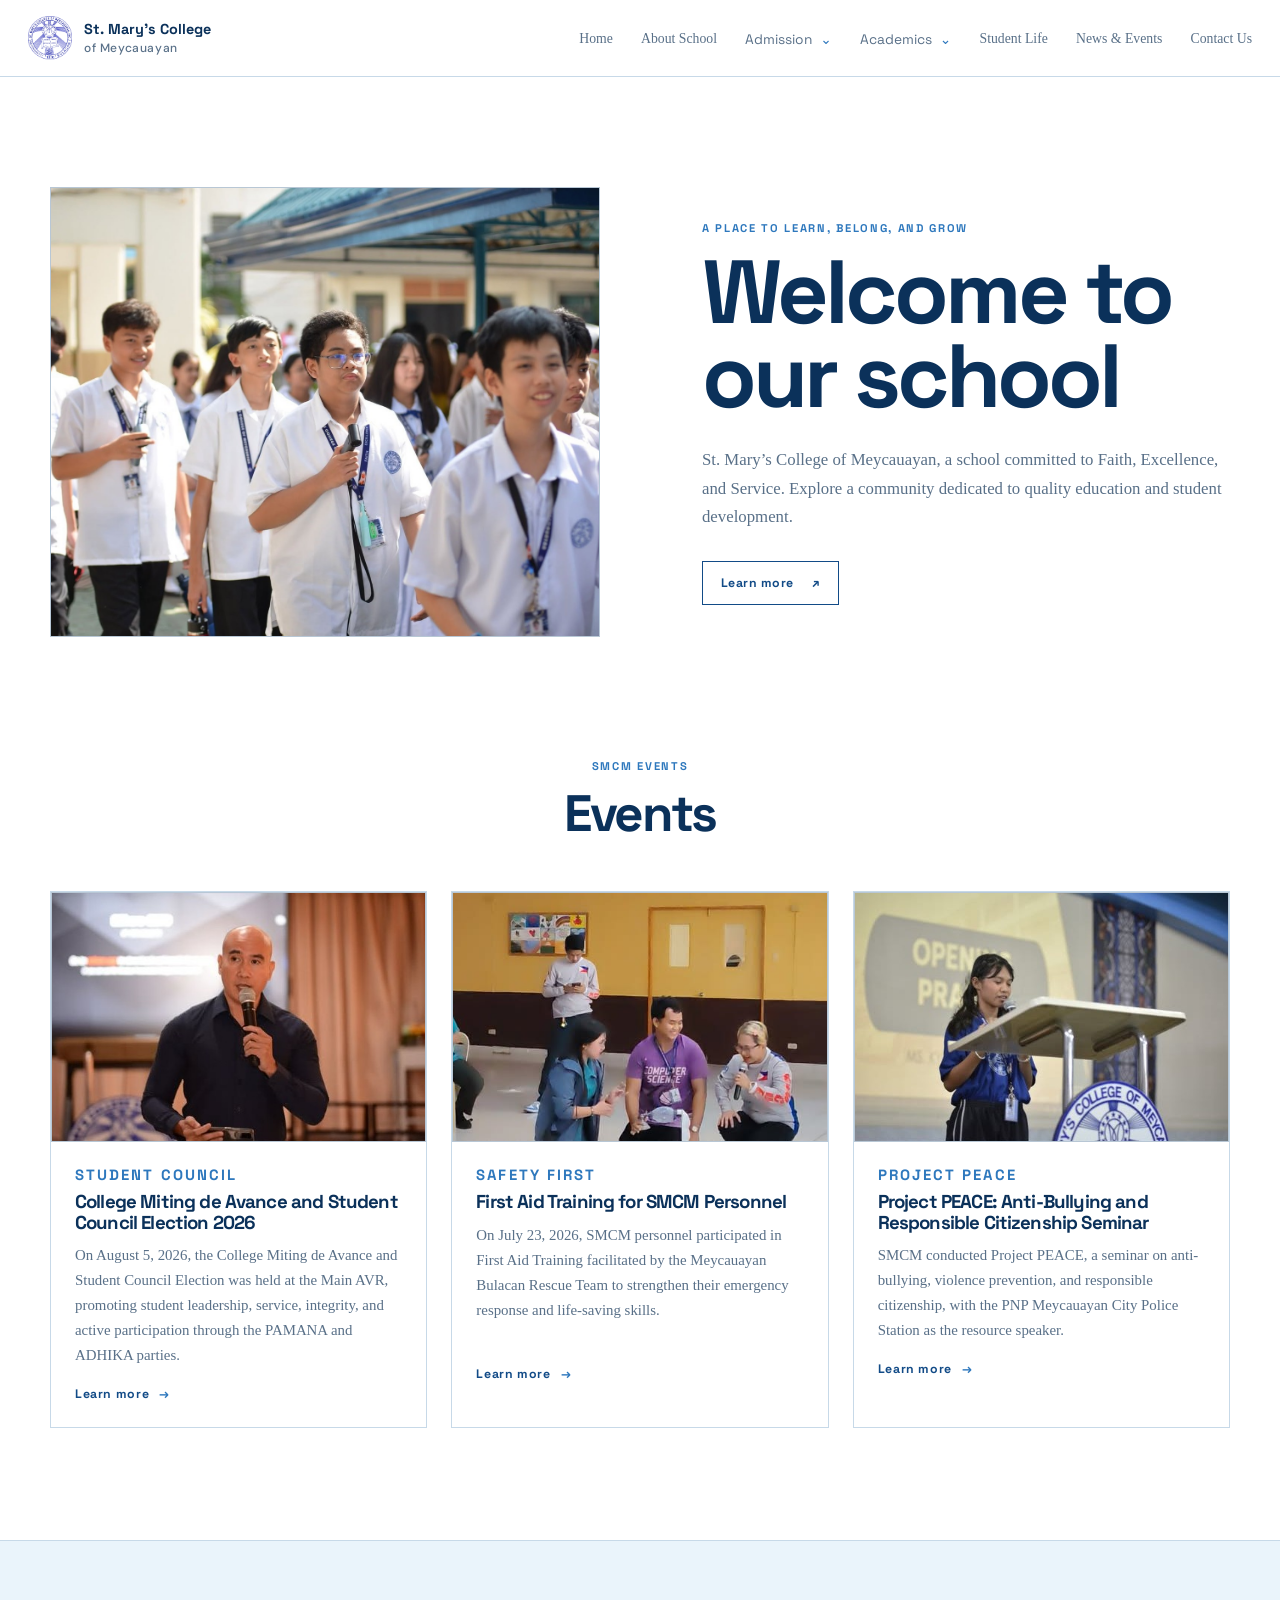
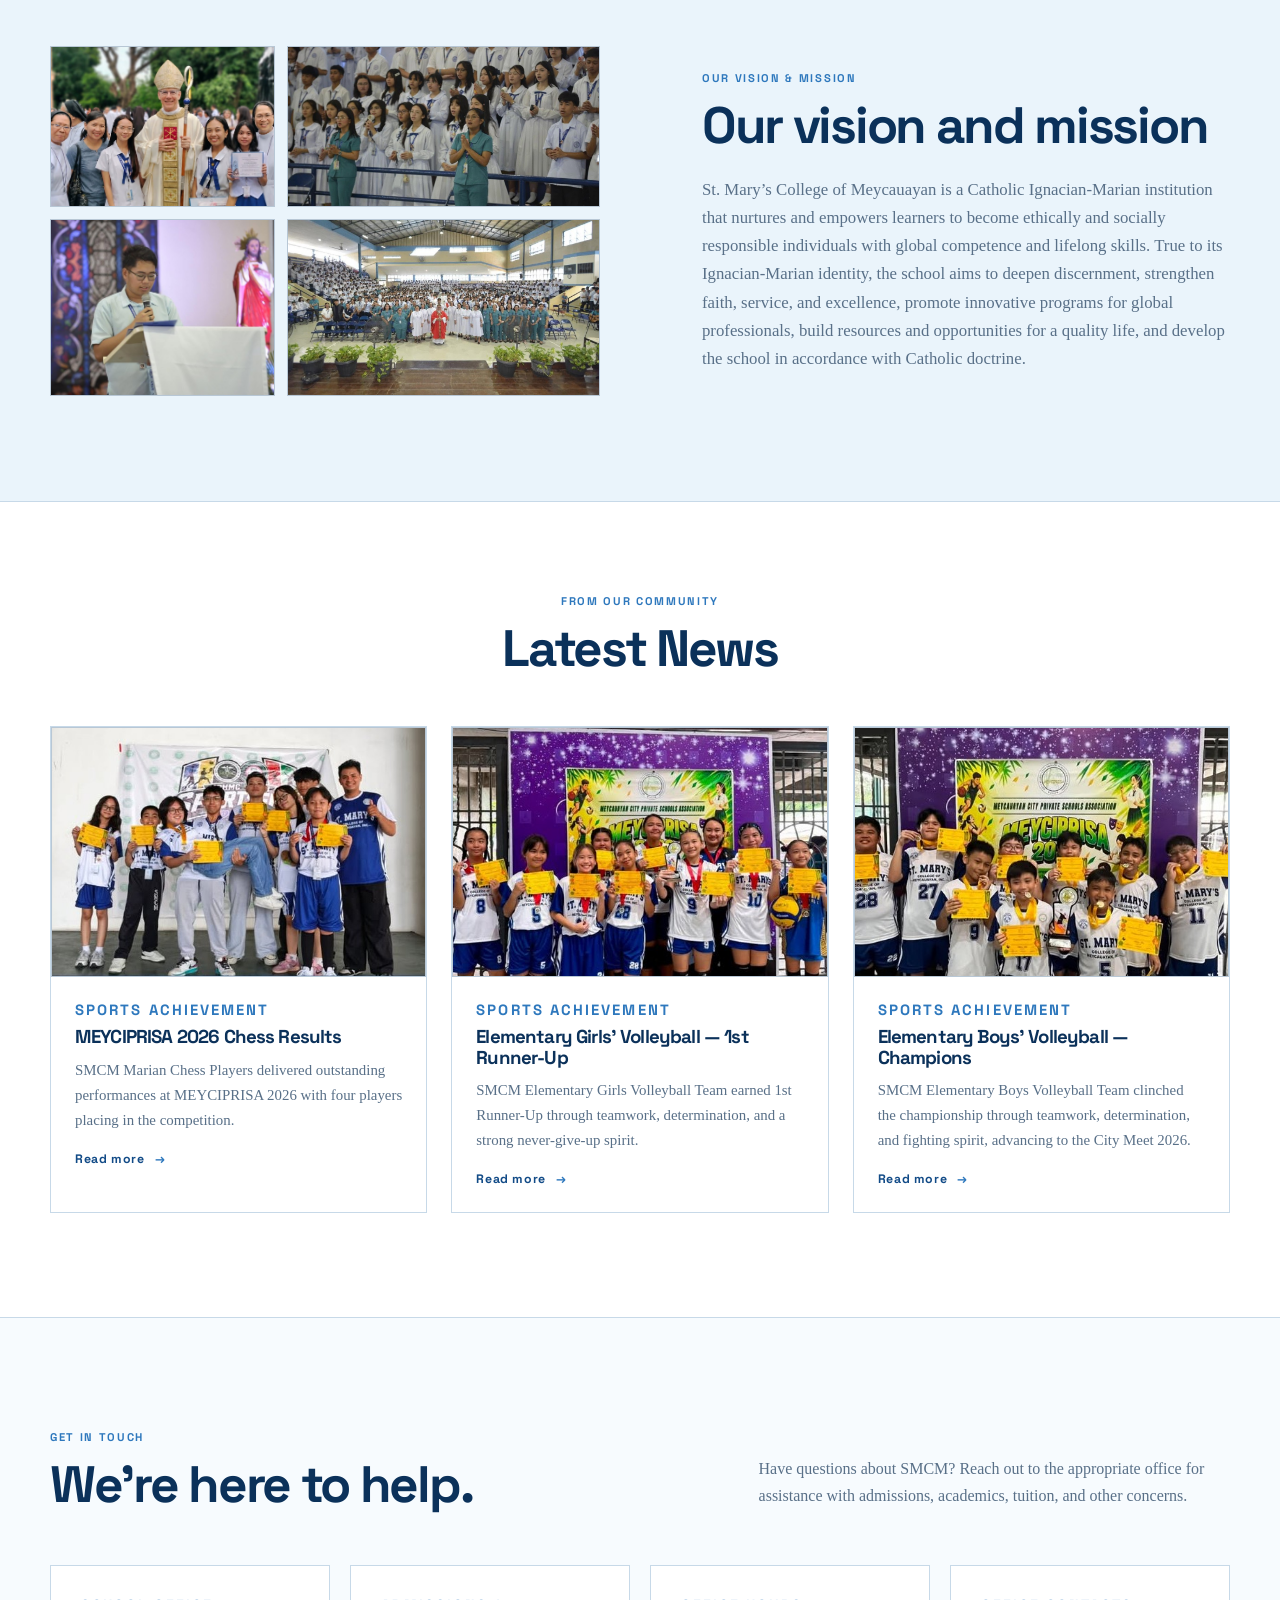
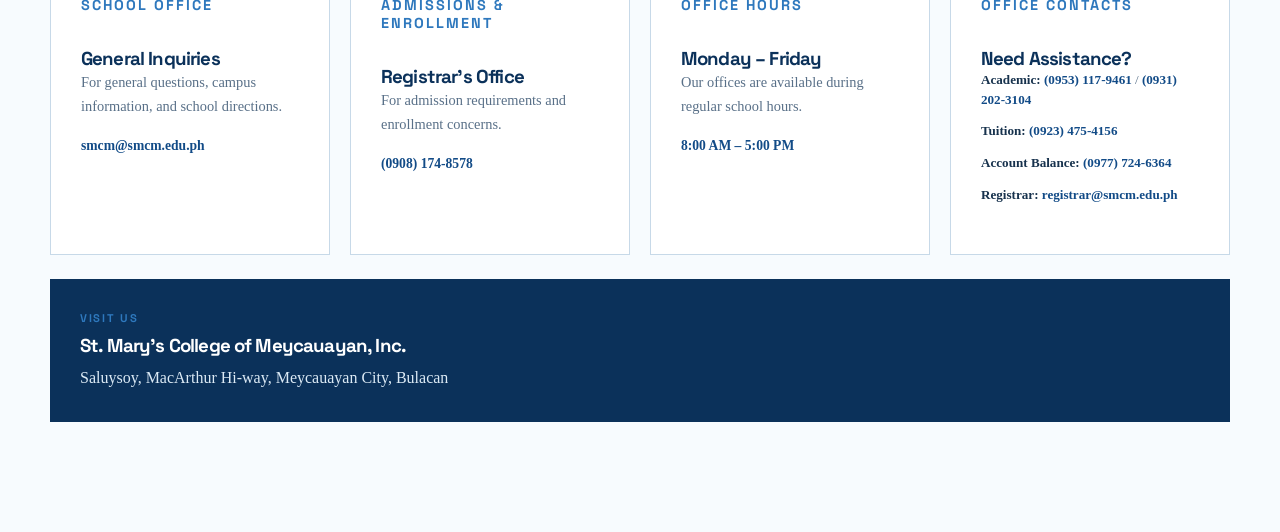
==== index.html @ 78b47937 "first commit" ====
<!doctype html>
<html lang="en">

<head>
  <meta charset="UTF-8" />
  <meta name="viewport" content="width=device-width, initial-scale=1.0" />
  <meta name="description" content="St. Mary's College of Meycauayan home page." />
  <title>Home | St. Mary's College of Meycauayan</title>
  <link rel="preconnect" href="https://fonts.googleapis.com" />
  <link rel="preconnect" href="https://fonts.gstatic.com" crossorigin />
  <link
    href="https://fonts.googleapis.com/css2?family=DM+Sans:wght@400;500;600;700&family=Space+Grotesk:wght@400;500;600;700&display=swap"
    rel="stylesheet" />
  <link rel="stylesheet" href="./home.css" />
</head>

<body>
  <!-- Blueprint Campus: standalone home page with semantic HTML and CSS-only navigation. -->
  <!-- Site header -->
  <header class="site-header" id="top">
    <div class="header-inner">
      <a class="brand" href="./index.html" aria-label="St. Mary's College of Meycauayan home"><img class="logo-box"
          src="./images/smcm-logo.png" alt="St. Mary's College logo" /><span class="brand-copy"><strong>St. Mary's
            College</strong><small>of Meycauayan</small></span></a>
      <!-- Main navigation -->
      <nav class="main-nav" aria-label="Primary navigation">
        <a href="./index.html">Home</a><a href="about/about.html">About School</a>
        <details class="nav-menu">
          <summary>Admission <span aria-hidden="true">⌄</span></summary>
          <div class="dropdown-panel">
            <a href="admission-requirements/admission-requirements.html">Admission Requirements</a><a
              href="enrollment-process/enrollment-process.html">Enrollment Process</a>
          </div>
        </details>
        <details class="nav-menu">
          <summary>Academics <span aria-hidden="true">⌄</span></summary>
          <div class="dropdown-panel">
            <a href="academic/academic.html">Academic</a><a href="academic-policies/academic-policies.html">Academic
              Policies</a>
          </div>
        </details>
        <a href="student-life/student-life.html">Student Life</a><a href="news-events/news-events.html">News &amp;
          Events</a><a href="#contact">Contact Us</a>
      </nav>
    </div>
  </header>

  <!-- Main page content -->
  <main>
    <!-- Page section -->
    <section class="page-section home-page" aria-labelledby="home-title">
      <div class="container hero-row">
        <div class="picture-box hero-picture">
          <img class="content-image" src="./images/home-hero.jpg" alt="Home hero image" />
        </div>
        <div class="hero-copy">
          <p class="eyebrow">A place to learn, belong, and grow</p>
          <h1 id="home-title">Welcome to our school</h1>
          <p>
            St. Mary’s College of Meycauayan, a school committed to Faith,
            Excellence, and Service. Explore a community dedicated to quality
            education and student development.
          </p>
          <a class="button" href="about/about.html#about-history">Learn more <span aria-hidden="true">↗</span></a>
        </div>
      </div>
      <!-- Page section -->
      <section class="section-block compact-block" aria-labelledby="upcoming-title">
        <div class="container">
          <div class="section-heading centered">
            <p class="eyebrow">SMCM EVENTS</p>
            <h2 id="upcoming-title">Events</h2>
          </div>
          <div class="card-grid three-up">
            <article class="image-card">
              <div class="picture-box card-picture">
                <img class="content-image" src="./images/event-1.jpg" alt="Upcoming event image 1" />
              </div>
              <div class="card-body">
                <p class="card-kicker">Student Council</p>
                <h3>
                  College Miting de Avance and Student Council Election 2026
                </h3>
                <p>
                  On August 5, 2026, the College Miting de Avance and Student
                  Council Election was held at the Main AVR, promoting student
                  leadership, service, integrity, and active participation
                  through the PAMANA and ADHIKA parties.
                </p>
                <a class="text-link"
                  href="https://www.facebook.com/OfficialSMCMeycauayan/posts/pfbid0kHuoSPxpnpJfFeTSrhDFnjzZRtkR4Gc8n3BWdzSKpCrHtB4oVmiapdHarpmtRd6Rl?rdid=Q663bfGdXu3VUZZV#"
                  target="blank">Learn
                  more <span aria-hidden="true">→</span></a>
              </div>
            </article>
            <article class="image-card">
              <div class="picture-box card-picture">
                <img class="content-image" src="./images/event-2.jpg" alt="Upcoming event image 2" />
              </div>
              <div class="card-body">
                <p class="card-kicker">Safety First</p>
                <h3>First Aid Training for SMCM Personnel</h3>
                <p>
                  On July 23, 2026, SMCM personnel participated in First Aid
                  Training facilitated by the Meycauayan Bulacan Rescue Team
                  to strengthen their emergency response and life-saving
                  skills.<br />‎
                </p>
                <a class="text-link"
                  href="https://www.facebook.com/OfficialSMCMeycauayan/posts/pfbid02eAsKuY4T4oSw6eN3uy7SqNMuUfLbtn3R7Kqymc1GpSmMc47tQ8VNtyg2AZu83u4zl?rdid=oVE77AIgMOGYRIvx#"
                  target="blank">Learn
                  more <span aria-hidden="true">→</span></a>
              </div>
            </article>
            <article class="image-card">
              <div class="picture-box card-picture">
                <img class="content-image" src="./images/event-3.jpg" alt="Upcoming event image 3" />
              </div>
              <div class="card-body">
                <p class="card-kicker">Project Peace</p>
                <h3>
                  Project PEACE: Anti-Bullying and Responsible Citizenship
                  Seminar
                </h3>
                <p>
                  SMCM conducted Project PEACE, a seminar on anti-bullying,
                  violence prevention, and responsible citizenship, with the
                  PNP Meycauayan City Police Station as the resource speaker.
                </p>
                <a class="text-link"
                  href="https://www.facebook.com/OfficialSMCMeycauayan/posts/pfbid0jiPEMQu7cpq2fNRWJqgA13p1S9krnetVMaLaGSnAMHRytiW7BG4GAR7LEq2aYqpGl?rdid=FhFBEuP1cyLU1cwS#"
                  target="blank">Learn
                  more <span aria-hidden="true">→</span></a>
              </div>
            </article>
          </div>
        </div>
      </section>
      <!-- Page section -->
      <section class="section-band vision-band" aria-labelledby="vision-title">
        <div class="container split-row">
          <div class="collage" aria-label="Four picture boxes for vision and mission imagery">
            <div class="picture-box">
              <img class="content-image" src="./images/pic-verti-1.jpg" alt="Vision and mission image 1" />
            </div>
            <div class="picture-box">
              <img class="content-image" src="./images/pic-hori-1.jpg" alt="Vision and mission image 2" />
            </div>
            <div class="picture-box">
              <img class="content-image" src="./images/pic-verti-2.jpg" alt="Vision and mission image 3" />
            </div>
            <div class="picture-box">
              <img class="content-image" src="./images/pic-hori-2.jpg" alt="Vision and mission image 4" />
            </div>
          </div>
          <div class="section-copy">
            <p class="eyebrow">Our vision &amp; mission</p>
            <h2 id="vision-title">Our vision and mission</h2>
            <p>
              St. Mary’s College of Meycauayan is a Catholic Ignacian-Marian
              institution that nurtures and empowers learners to become
              ethically and socially responsible individuals with global
              competence and lifelong skills. True to its Ignacian-Marian
              identity, the school aims to deepen discernment, strengthen
              faith, service, and excellence, promote innovative programs for
              global professionals, build resources and opportunities for a
              quality life, and develop the school in accordance with Catholic
              doctrine.
            </p>
          </div>
        </div>
      </section>
      <!-- Page section -->
      <section class="section-block compact-block" aria-labelledby="latest-title">
        <div class="container">
          <div class="section-heading centered">
            <p class="eyebrow">From our community</p>
            <h2 id="latest-title">Latest News</h2>
          </div>
          <div class="card-grid three-up">
            <article class="image-card">
              <div class="picture-box card-picture">
                <img class="content-image" src="./images/news-1.jpg" alt="Latest news image 1" />
              </div>
              <div class="card-body">
                <p class="card-kicker">SPORTS ACHIEVEMENT</p>
                <h3>MEYCIPRISA 2026 Chess Results</h3>
                <p>
                  SMCM Marian Chess Players delivered outstanding performances
                  at MEYCIPRISA 2026 with four players placing in the
                  competition.
                </p>
                <a class="text-link"
                  href="https://www.facebook.com/OfficialSMCMeycauayan/posts/pfbid02C2hpRu5JWjSD5XTvxzU5QaQraUZniqrk4CKbBH42uvL7w6tqPTzL8oKFwS8PNvMul?rdid=u2wx23k63IMQirHD#"
                  target="blank">Read
                  more <span aria-hidden="true">→</span></a>
              </div>
            </article>
            <article class="image-card">
              <div class="picture-box card-picture">
                <img class="content-image" src="./images/news-2.jpg" alt="Latest news image 2" />
              </div>
              <div class="card-body">
                <p class="card-kicker">SPORTS ACHIEVEMENT</p>
                <h3>Elementary Girls’ Volleyball — 1st Runner-Up</h3>
                <p>
                  SMCM Elementary Girls Volleyball Team earned 1st Runner-Up
                  through teamwork, determination, and a strong never-give-up
                  spirit.
                </p>
                <a class="text-link"
                  href="https://www.facebook.com/OfficialSMCMeycauayan/posts/pfbid02EauJtvFUJxseRgFfiXSmECecwbdX9ccqok7LvEDx7zxrT97pLMs23oGZHRcYKr6el?rdid=EKpvYGoiwfxlzVYM#"
                  target="blank">Read
                  more <span aria-hidden="true">→</span></a>
              </div>
            </article>
            <article class="image-card">
              <div class="picture-box card-picture">
                <img class="content-image" src="./images/news-3.jpg" alt="Latest news image 3" />
              </div>
              <div class="card-body">
                <p class="card-kicker">SPORTS ACHIEVEMENT</p>
                <h3>Elementary Boys’ Volleyball — Champions</h3>
                <p>
                  SMCM Elementary Boys Volleyball Team clinched the
                  championship through teamwork, determination, and fighting
                  spirit, advancing to the City Meet 2026.
                </p>
                <a class="text-link"
                  href="https://www.facebook.com/OfficialSMCMeycauayan/posts/pfbid02TossNAatzCAKqXFPhKLwauhnDtjLtrU8rar62w7tzfYmTTz4tcC5wH4eQFemPsNl?rdid=D6M1uQhQrHnWAn3y#"
                  target="blank">Read
                  more <span aria-hidden="true">→</span></a>
              </div>
            </article>
          </div>
        </div>
      </section>
      <!-- Page section -->
      <section class="contact-block" id="contact" aria-labelledby="contact-title">
        <div class="container">
          <div class="contact-header">
            <div>
              <p class="eyebrow">GET IN TOUCH</p>
              <h2 id="contact-title">We’re here to help.</h2>
            </div>
            <p class="contact-intro">
              Have questions about SMCM? Reach out to the appropriate office for
              assistance with admissions, academics, tuition, and other concerns.
            </p>
          </div>

          <div class="contact-grid">
            <div class="contact-card">
              <p class="contact-label">SCHOOL OFFICE</p>
              <h3>General Inquiries</h3>
              <p>For general questions, campus information, and school directions.</p>
              <a class="contact-line" href="mailto:smcm@smcm.edu.ph">smcm@smcm.edu.ph</a>
            </div>
            <div class="contact-card">
              <p class="contact-label">ADMISSIONS &amp; ENROLLMENT</p>
              <h3>Registrar's Office</h3>
              <p>For admission requirements and enrollment concerns.</p>
              <a class="contact-line" href="tel:+639081748578">(0908) 174-8578</a>
            </div>
            <div class="contact-card">
              <p class="contact-label">OFFICE HOURS</p>
              <h3>Monday – Friday</h3>
              <p>Our offices are available during regular school hours.</p>
              <strong class="contact-line">8:00 AM – 5:00 PM</strong>
            </div>
            <div class="contact-card contact-card-large">
              <p class="contact-label">OFFICE CONTACTS</p>
              <h3>Need Assistance?</h3>
              <div class="contact-details">
                <p><strong>Academic:</strong> <a href="tel:+639531179461">(0953) 117-9461</a> / <a
                    href="tel:+639312023104">(0931) 202-3104</a></p>
                <p><strong>Tuition:</strong> <a href="tel:+639234754156">(0923) 475-4156</a></p>
                <p><strong>Account Balance:</strong> <a href="tel:+639777246364">(0977) 724-6364</a></p>
                <p><strong>Registrar:</strong> <a href="mailto:registrar@smcm.edu.ph">registrar@smcm.edu.ph</a></p>
              </div>
            </div>
          </div>

          <div class="contact-location">
            <p class="eyebrow">VISIT US</p>
            <h3>St. Mary’s College of Meycauayan, Inc.</h3>
            <p>Saluysoy, MacArthur Hi-way, Meycauayan City, Bulacan</p>
          </div>
        </div>
      </section>
    </section>
  </main>
</body>

</html>
---- home.css ----
* {
  box-sizing: border-box;
}
html {
  scroll-behavior: smooth;
  scrollbar-width: none;
}
html::-webkit-scrollbar {
  display: none;
}
body {
  margin: 0;
  min-width: 320px;
  background: #fff;
  color: #17324d;
}
a {
  color: inherit;
  text-decoration: none;
}
a:focus-visible,
summary:focus-visible {
  outline: 3px solid #6db9ef;
  outline-offset: 4px;
}
h1,
h2,
h3,
p {
  margin: 0;
}
h1,
h2,
h3,
.brand,
.eyebrow,
.button,
summary,
.text-link,
.step-number,
.policy-number {
  font-family: "Space Grotesk", system-ui, sans-serif;
}
h1,
h2,
h3 {
  color: #0b315a;
  letter-spacing: -0.045em;
}
h1 {
  font-size: clamp(3.2rem, 7vw, 6.4rem);
  line-height: 0.94;
}
h2 {
  font-size: clamp(2.1rem, 4vw, 4rem);
  line-height: 1;
}
h3 {
  font-size: 1.17rem;
  line-height: 1.1;
}
p {
  color: #597088;
  line-height: 1.68;
}

/* Header and CSS-only dropdown menus. */
.container {
  width: min(1180px, calc(100% - 96px));
  margin: auto;
}
.site-header {
  position: sticky;
  top: 0;
  z-index: 20;
  background: rgba(255, 255, 255, 0.96);
  border-bottom: 1px solid #c7d9e8;
  backdrop-filter: blur(10px);
}
.header-inner {
  width: min(1280px, calc(100% - 56px));
  min-height: 76px;
  margin: auto;
  display: flex;
  align-items: center;
  justify-content: space-between;
  gap: 36px;
}
.brand {
  display: flex;
  align-items: center;
  gap: 12px;
  min-width: 245px;
  color: #0b315a;
}
.logo-box {
  display: block;
  width: 44px;
  height: 44px;
  overflow: hidden;
  object-fit: cover;
}
.brand-copy {
  display: grid;
  gap: 2px;
  font-size: 0.9rem;
}
.brand-copy small {
  color: #597088;
  font: 500 0.75rem "DM Sans";
  letter-spacing: 0.05em;
}
.main-nav {
  display: flex;
  align-items: center;
  justify-content: flex-end;
  gap: clamp(14px, 2.2vw, 34px);
  color: #597088;
  font-size: 0.86rem;
}
.main-nav > a,
.nav-menu summary {
  position: relative;
  padding: 29px 0 27px;
  white-space: nowrap;
  transition: color 0.18s cubic-bezier(0.23, 1, 0.32, 1);
}
.main-nav > a::after,
.nav-menu summary::after {
  content: "";
  position: absolute;
  right: 100%;
  bottom: 20px;
  left: 0;
  height: 2px;
  background: #2e78bd;
  transition: right 0.22s cubic-bezier(0.23, 1, 0.32, 1);
}
.main-nav > a:hover,
.nav-menu summary:hover {
  color: #124b87;
}
.main-nav > a:hover::after,
.nav-menu summary:hover::after {
  right: 0;
}
.nav-menu {
  position: relative;
}
.nav-menu summary {
  list-style: none;
  cursor: pointer;
}
.nav-menu summary::-webkit-details-marker {
  display: none;
}
.nav-menu summary span {
  margin-left: 4px;
  color: #2e78bd;
}
.dropdown-panel {
  position: absolute;
  top: calc(100% - 8px);
  right: -16px;
  display: grid;
  gap: 8px;
  min-width: 220px;
  padding: 14px;
  background: #fff;
  border: 1px solid #c7d9e8;
  box-shadow: 0 16px 40px rgba(18, 75, 135, 0.13);
}
.dropdown-panel a {
  padding: 10px 12px;
  color: #17324d;
  font-size: 0.88rem;
  border-left: 2px solid transparent;
}
.dropdown-panel a:hover {
  color: #124b87;
  background: #eaf4fb;
  border-left-color: #2e78bd;
}

/* Main rows, links, cards, and images. */
.page-section {
  scroll-margin-top: 76px;
}
.home-page {
  padding-top: 80px;
}
.hero-row,
.split-row {
  display: grid;
  grid-template-columns: 1.02fr 0.98fr;
  gap: clamp(45px, 8vw, 112px);
  align-items: center;
}
.hero-row {
  min-height: 510px;
}
.hero-copy {
  max-width: 530px;
}
.hero-copy h1 {
  max-width: 510px;
  margin: 12px 0 28px;
}
.hero-copy > p:not(.eyebrow),
.section-copy > p:not(.eyebrow) {
  max-width: 560px;
  font-size: 1.05rem;
}
.eyebrow {
  color: #2e78bd;
  text-transform: uppercase;
  letter-spacing: 0.15em;
  font-size: 0.7rem;
  font-weight: 700;
}
.button {
  display: inline-flex;
  gap: 18px;
  align-items: center;
  margin-top: 30px;
  padding: 13px 18px;
  border: 1px solid #124b87;
  color: #124b87;
  background: #fff;
  font-size: 0.77rem;
  font-weight: 700;
  letter-spacing: 0.04em;
  transition: 0.18s cubic-bezier(0.23, 1, 0.32, 1);
}
.button:hover {
  color: #fff;
  background: #124b87;
  transform: translateY(-2px);
}
.picture-box {
  position: relative;
  display: grid;
  place-items: center;
  overflow: hidden;
  background: #d9e0e7;
  border: 1px solid #b8c7d5;
}
.content-image {
  position: absolute;
  inset: 0;
  width: 100%;
  height: 100%;
  object-fit: cover;
}
.hero-picture,
.large-picture {
  min-height: 450px;
}
.card-picture {
  height: 250px;
  border-bottom: 1px solid #b8c7d5;
}
.facility-picture,
.news-picture {
  height: 260px;
  margin-bottom: 18px;
}

/* Home sections and the plain pale-blue band. */
.section-block,
.contact-block {
  padding: 104px 0;
}
.compact-block {
  padding-top: 90px;
}
.section-band {
  padding: 105px 0;
  background: #eaf4fb;
}
.section-heading {
  margin-bottom: 52px;
}
.centered {
  text-align: center;
}
.section-heading h2 {
  margin-top: 12px;
}
.card-grid {
  display: grid;
  gap: 24px;
}
.three-up {
  grid-template-columns: repeat(3, 1fr);
}
.image-card {
  background: #fff;
  border: 1px solid #c7d9e8;
  transition: 0.2s cubic-bezier(0.23, 1, 0.32, 1);
}
.image-card:hover {
  transform: translateY(-3px);
  box-shadow: 0 14px 28px rgba(18, 75, 135, 0.12);
}
.card-body {
  padding: 23px 24px 25px;
}
.card-kicker {
  margin-bottom: 8px;
  color: #2e78bd;
  font: 700 0.68rem "Space Grotesk";
  text-transform: uppercase;
  letter-spacing: 0.14em;
}
.card-body h3 {
  margin-bottom: 10px;
}
.card-body p,
.editorial-grid p {
  font-size: 0.93rem;
}
.text-link {
  display: inline-flex;
  gap: 10px;
  align-items: center;
  margin-top: 18px;
  color: #124b87;
  font-size: 0.77rem;
  font-weight: 700;
  letter-spacing: 0.05em;
}
.text-link span {
  color: #2e78bd;
  transition: transform 0.18s cubic-bezier(0.23, 1, 0.32, 1);
}
.text-link:hover span {
  transform: translateX(4px);
}
.vision-band {
  margin-top: 8px;
}
.collage {
  display: grid;
  grid-template: 1fr 1.1fr / 0.72fr 1fr;
  gap: 12px;
  min-height: 350px;
}
.collage .picture-box:nth-child(odd) {
  grid-column: 1;
}
.collage .picture-box:nth-child(even) {
  grid-column: 2;
}
.section-copy h1,
.section-copy h2 {
  margin: 12px 0 25px;
}

/* Inner pages, numbered lists, and blurred image heroes. */
.contact-block {
  padding: 110px 0;
  background: #f7fbfe;
  border-top: 1px solid #c7d9e8;
}
.contact-header {
  display: grid;
  grid-template-columns: 1fr 0.75fr;
  gap: 80px;
  align-items: end;
  margin-bottom: 55px;
}
.contact-header h2 {
  margin-top: 12px;
  max-width: 650px;
}
.contact-intro {
  max-width: 480px;
  font-size: 1rem;
}
.contact-label {
  margin-bottom: 35px;
  color: #2e78bd;
  font: 700 0.67rem "Space Grotesk";
  letter-spacing: 0.14em;
}
.contact-grid {
  display: grid;
  grid-template-columns: repeat(4, 1fr);
  gap: 20px;
}
.contact-card {
  min-height: 290px;
  padding: 30px;
  background: #fff;
  border: 1px solid #c7d9e8;
}
.contact-card p {
  font-size: 0.9rem;
}
.contact-line {
  display: inline-block;
  margin-top: 20px;
  color: #124b87;
  font-weight: 700;
  font-size: 0.85rem;
}
.contact-card-large {
  grid-column: span 1;
}
.contact-details {
  display: grid;
  gap: 12px;
}
.contact-details p {
  font-size: 0.82rem;
  line-height: 1.5;
}
.contact-details strong {
  color: #17324d;
}
.contact-details a {
  color: #124b87;
  font-weight: 600;
}
.contact-location {
  margin-top: 24px;
  padding: 30px;
  background: #0b315a;
}
.contact-location h3 {
  margin: 8px 0;
  color: #fff;
}
.contact-location p:last-child {
  color: #dceaf5;
}
.inner-hero {
  padding: 80px 0 124px;
}
.detail-copy {
  max-width: 790px;
  padding: 105px 0 125px;
}
.detail-copy h2 {
  margin: 14px 0 22px;
}
.detail-copy p + p,
.info-row p + p {
  margin-top: 20px;
}
.blurry-hero {
  position: relative;
  display: grid;
  place-items: center;
  min-height: 365px;
  overflow: hidden;
  text-align: center;
  background: #d9e0e7;
}
.blurry-hero::before {
  content: "";
  position: absolute;
  inset: 0;
  z-index: 1;
  background: rgba(255, 255, 255, 0.2);
}
.hero-image {
  position: absolute;
  inset: -18px;
  z-index: 0;
  width: calc(100% + 36px);
  height: calc(100% + 36px);
  object-fit: cover;
  filter: blur(9px);
  transform: scale(1.03);
  opacity: 0.88;
}
.blurry-hero h1 {
  position: relative;
  z-index: 2;
  max-width: 90%;
  font-size: clamp(2.8rem, 6vw, 6rem);
}
.stacked-rows {
  display: grid;
  gap: 100px;
  padding: 95px 0 115px;
}
.info-row {
  grid-template-columns: 0.9fr 1.1fr;
  gap: 70px;
}
.info-row:nth-child(even) {
  grid-template-columns: 1.1fr 0.9fr;
}
.info-row:nth-child(even) .picture-box {
  order: 2;
}
.info-row h2 {
  margin: 11px 0 22px;
}
.program-list {
  display: grid;
  gap: 22px;
}
.program-list h3 {
  margin-bottom: 6px;
  color: #2e78bd;
  font-size: 0.95rem;
  letter-spacing: 0.05em;
}
.program-list p {
  font-size: 0.96rem;
}
.steps,
.policy-list {
  max-width: 980px;
  padding: 100px 0 120px;
}
.step,
.policy-list article {
  display: grid;
  grid-template-columns: 100px 1fr;
  gap: 28px;
  padding: 28px 0;
  border-top: 1px solid #c7d9e8;
}
.step:last-child,
.policy-list article:last-child {
  border-bottom: 1px solid #c7d9e8;
}
.step-number,
.policy-number {
  color: #2e78bd;
  font-size: 1rem;
  font-weight: 700;
  letter-spacing: 0.05em;
}
.step h2,
.policy-list h2 {
  margin-bottom: 11px;
  font-size: clamp(1.35rem, 2.5vw, 2.15rem);
}
.policy-list {
  padding-top: 95px;
}
.news-hero {
  min-height: 410px;
}
.editorial-grid article {
  padding-top: 0;
  border-top: 2px solid #124b87;
}
.editorial-grid h3 {
  margin-bottom: 10px;
}
/* On phones the wide rows become one readable column. */
@media (max-width: 900px) {
  .header-inner {
    flex-direction: column;
    align-items: flex-start;
    gap: 14px;
    padding: 16px 0;
  }
  .main-nav {
    width: 100%;
    justify-content: flex-start;
    gap: 24px;
    overflow-x: auto;
    padding-bottom: 2px;
  }
  .main-nav > a,
  .nav-menu summary {
    padding: 5px 0 10px;
  }
  .main-nav > a::after,
  .nav-menu summary::after {
    bottom: 2px;
  }
  .dropdown-panel {
    top: calc(100% + 2px);
    right: auto;
    left: 0;
  }
  .hero-row,
  .split-row,
  .info-row,
  .info-row:nth-child(even) {
    grid-template-columns: 1fr;
    gap: 42px;
  }
  .info-row:nth-child(even) .picture-box {
    order: 0;
  }
  .hero-row {
    min-height: 0;
    padding-top: 28px;
  }
  .contact-header,
  .contact-grid {
    grid-template-columns: 1fr;
  }
  .contact-header {
    gap: 24px;
  }
  .home-page {
    padding-top: 22px;
  }
  .inner-hero {
    padding: 52px 0 84px;
  }
}
@media (max-width: 620px) {
  .container,
  .header-inner {
    width: calc(100% - 38px);
  }
  .brand {
    min-width: 0;
  }
  .main-nav {
    gap: 18px;
    font-size: 0.76rem;
  }
  .three-up {
    grid-template-columns: 1fr;
  }
  .contact-details {
    grid-template-columns: 1fr;
  }
  .contact-card {
    min-height: auto;
  }
  .section-block,
  .contact-block,
  .section-band {
    padding: 72px 0;
  }
  .blurry-hero {
    min-height: 260px;
  }
  .stacked-rows,
  .policy-list,
  .steps {
    gap: 58px;
    padding: 70px 0 80px;
  }
  .step,
  .policy-list article {
    grid-template-columns: 48px 1fr;
    gap: 18px;
  }
  .collage {
    min-height: 260px;
  }
  .hero-picture,
  .large-picture {
    min-height: 280px;
  }
  .card-picture {
    height: 210px;
  }
}
@media (prefers-reduced-motion: reduce) {
  *,
  *::before,
  *::after {
    scroll-behavior: auto !important;
    transition-duration: 0.01ms !important;
  }
}

/* Blueprint Campus / Home: the opening page keeps the asymmetric welcome row, event rail, vision band, and news rail. */
.home-page {
  background: #fff;
}
.vision-band {
  border-top: 1px solid #c7d9e8;
  border-bottom: 1px solid #c7d9e8;
}
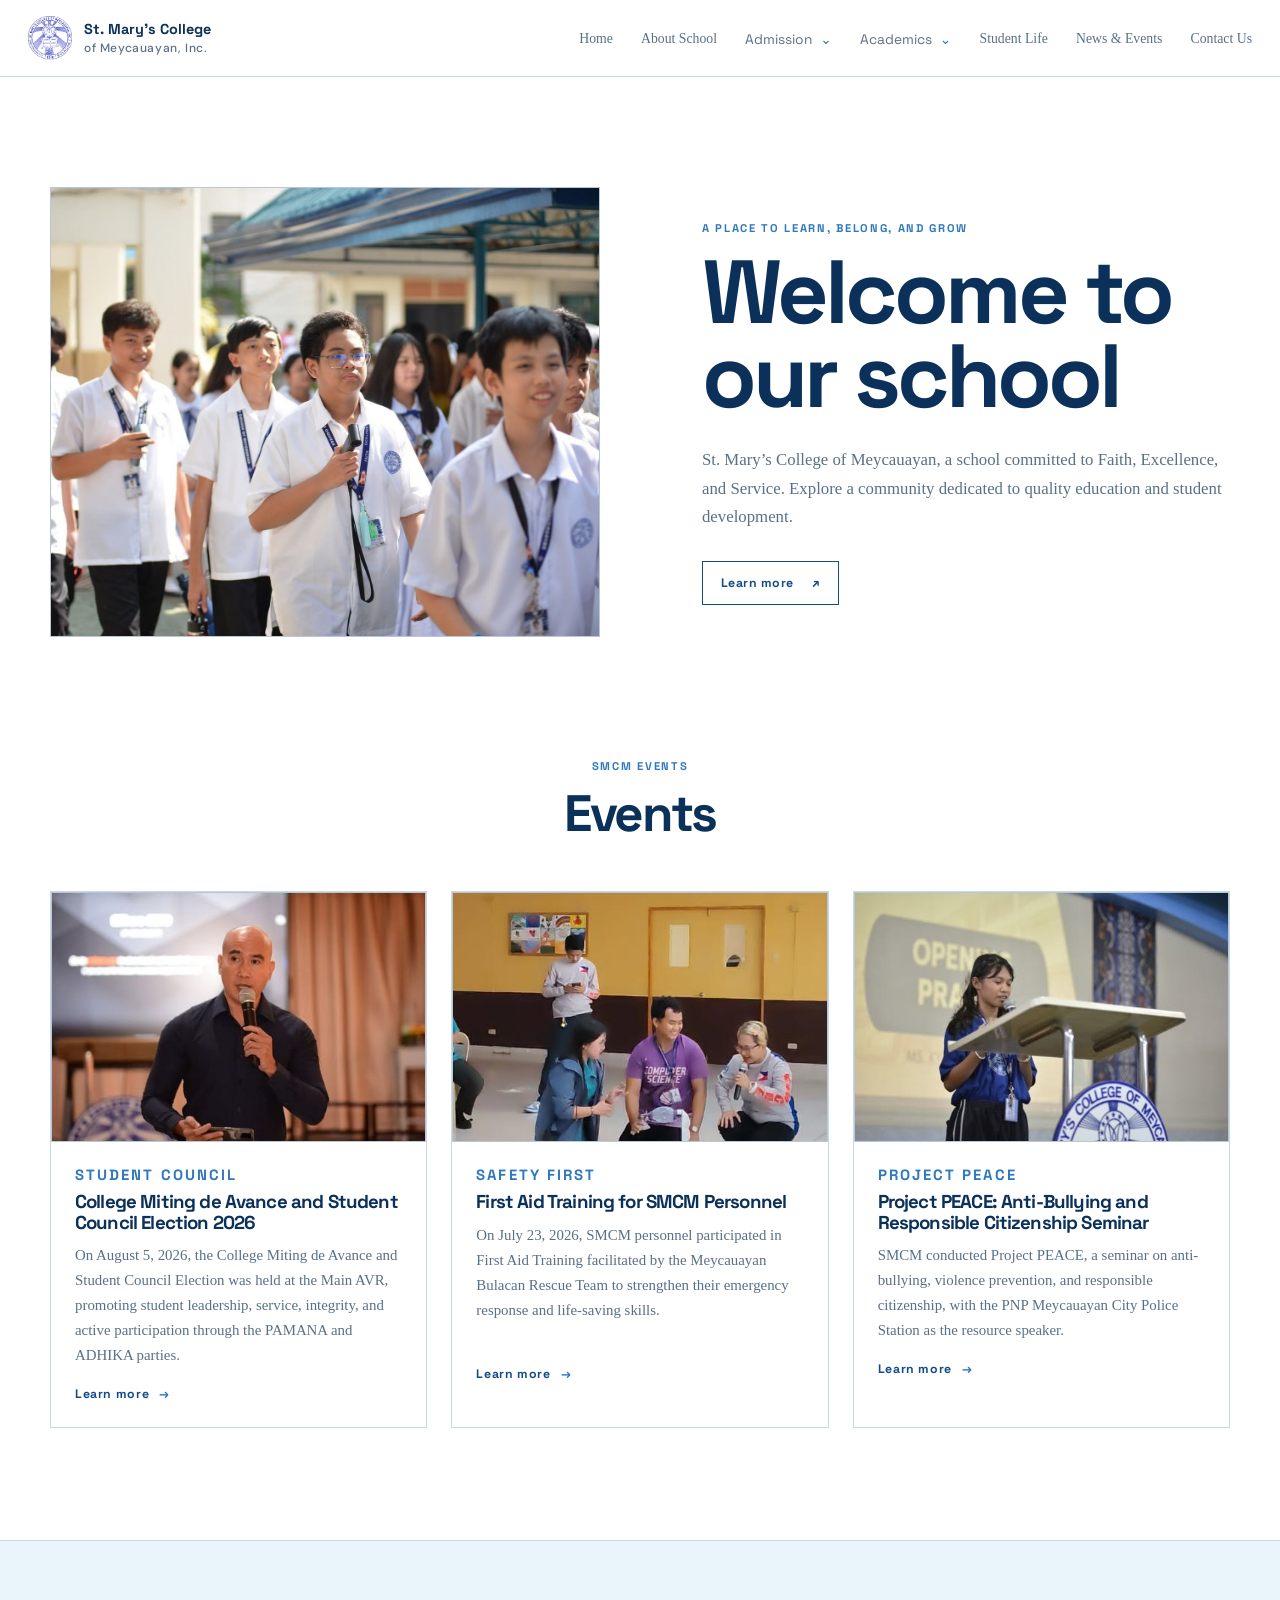
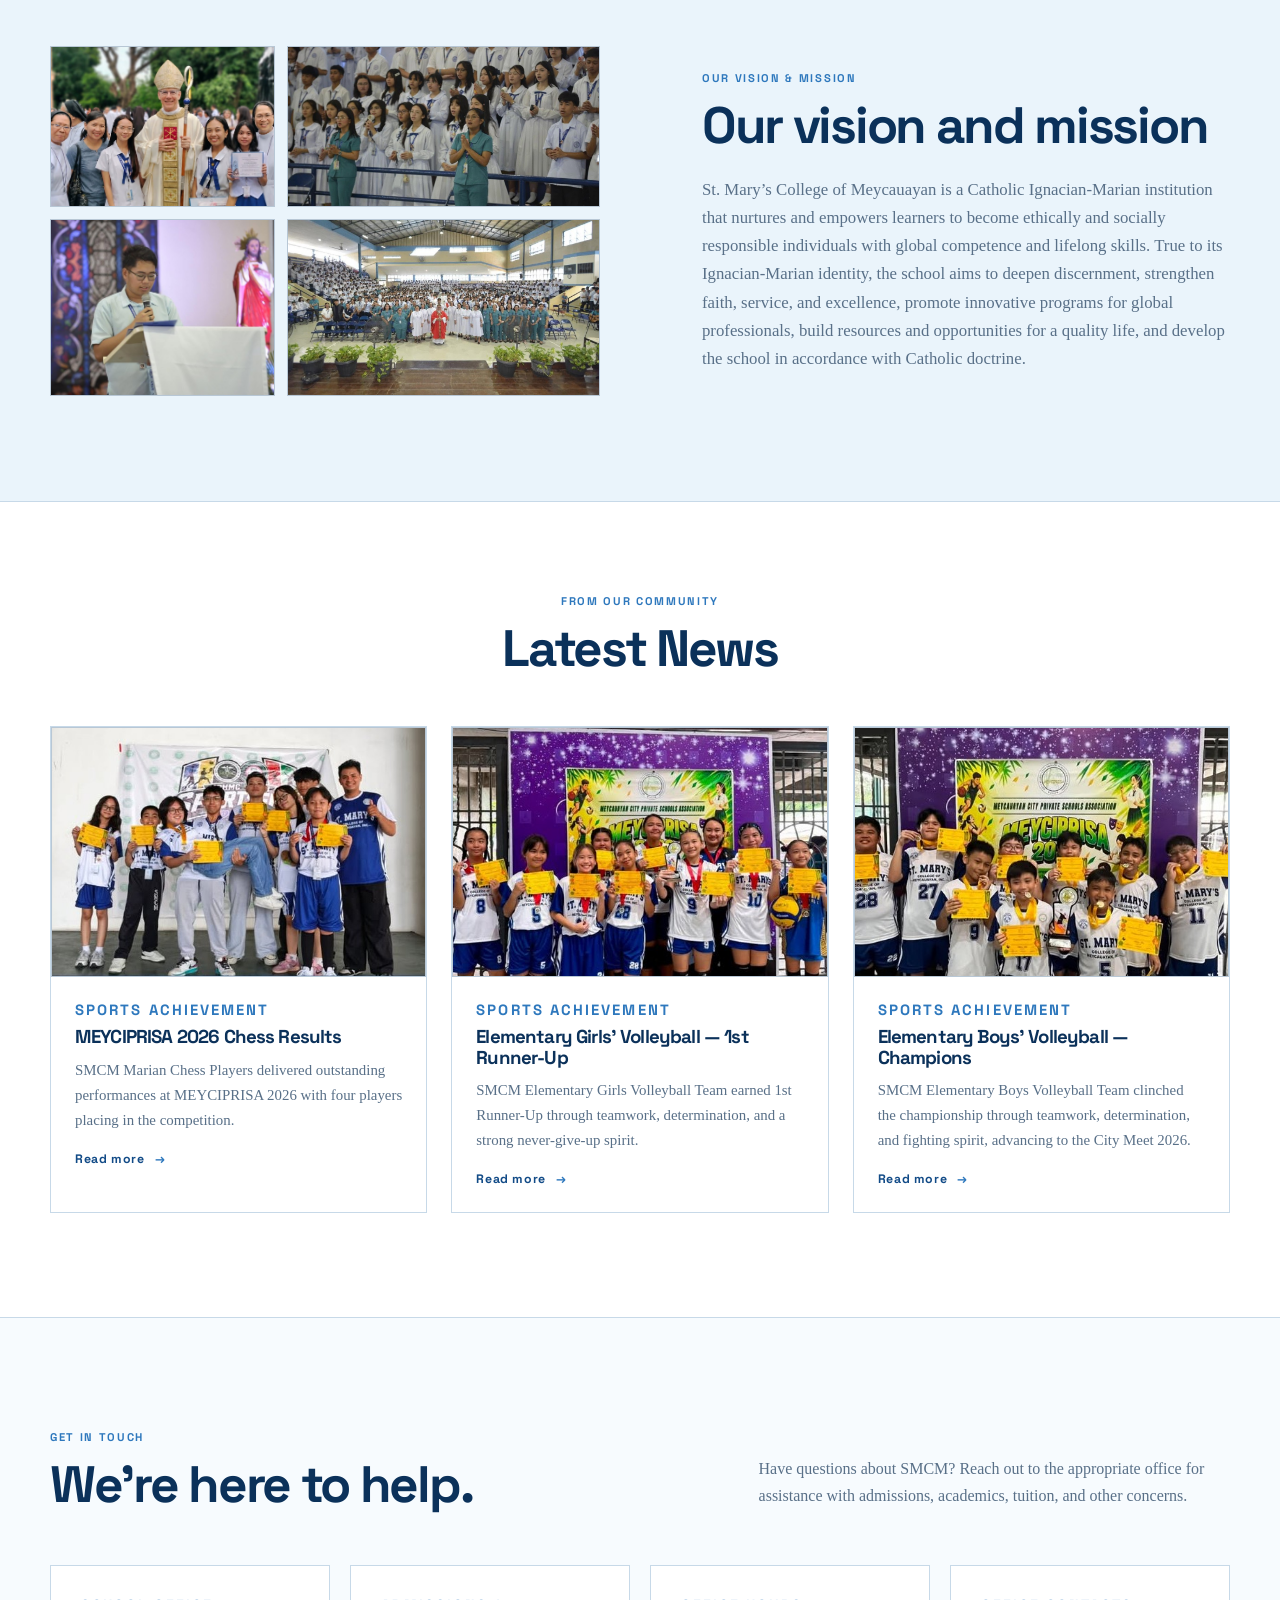
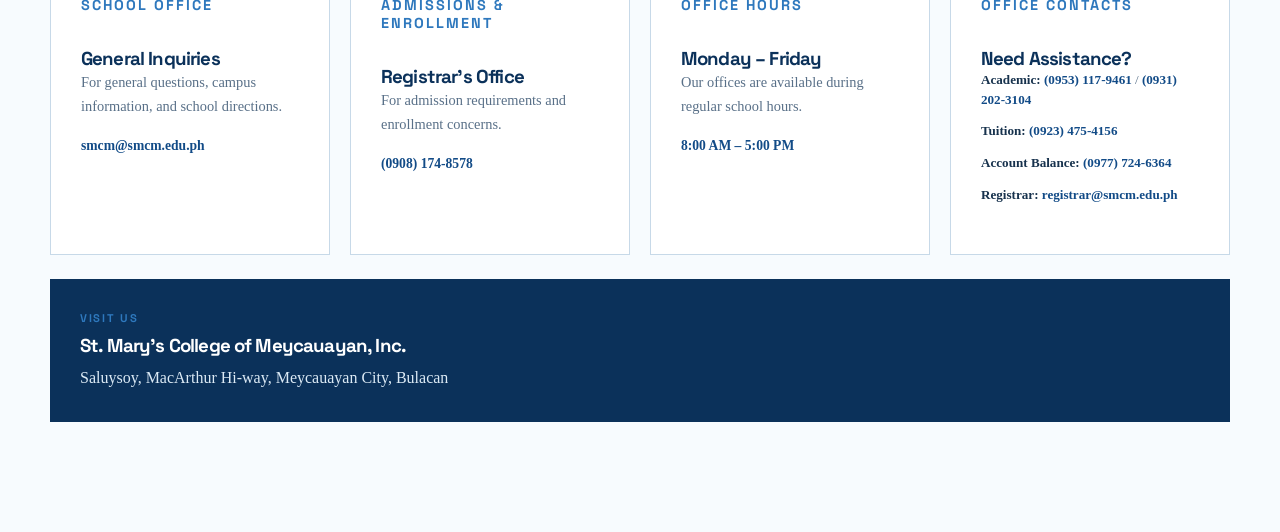
==== commit c746cc69: "Update" ====
--- a/index.html
+++ b/index.html
@@ -15,13 +15,12 @@
 </head>
 
 <body>
-  <!-- Blueprint Campus: standalone home page with semantic HTML and CSS-only navigation. -->
   <!-- Site header -->
   <header class="site-header" id="top">
     <div class="header-inner">
       <a class="brand" href="./index.html" aria-label="St. Mary's College of Meycauayan home"><img class="logo-box"
           src="./images/smcm-logo.png" alt="St. Mary's College logo" /><span class="brand-copy"><strong>St. Mary's
-            College</strong><small>of Meycauayan</small></span></a>
+            College</strong><small>of Meycauayan, Inc.</small></span></a>
       <!-- Main navigation -->
       <nav class="main-nav" aria-label="Primary navigation">
         <a href="./index.html">Home</a><a href="about/about.html">About School</a>
